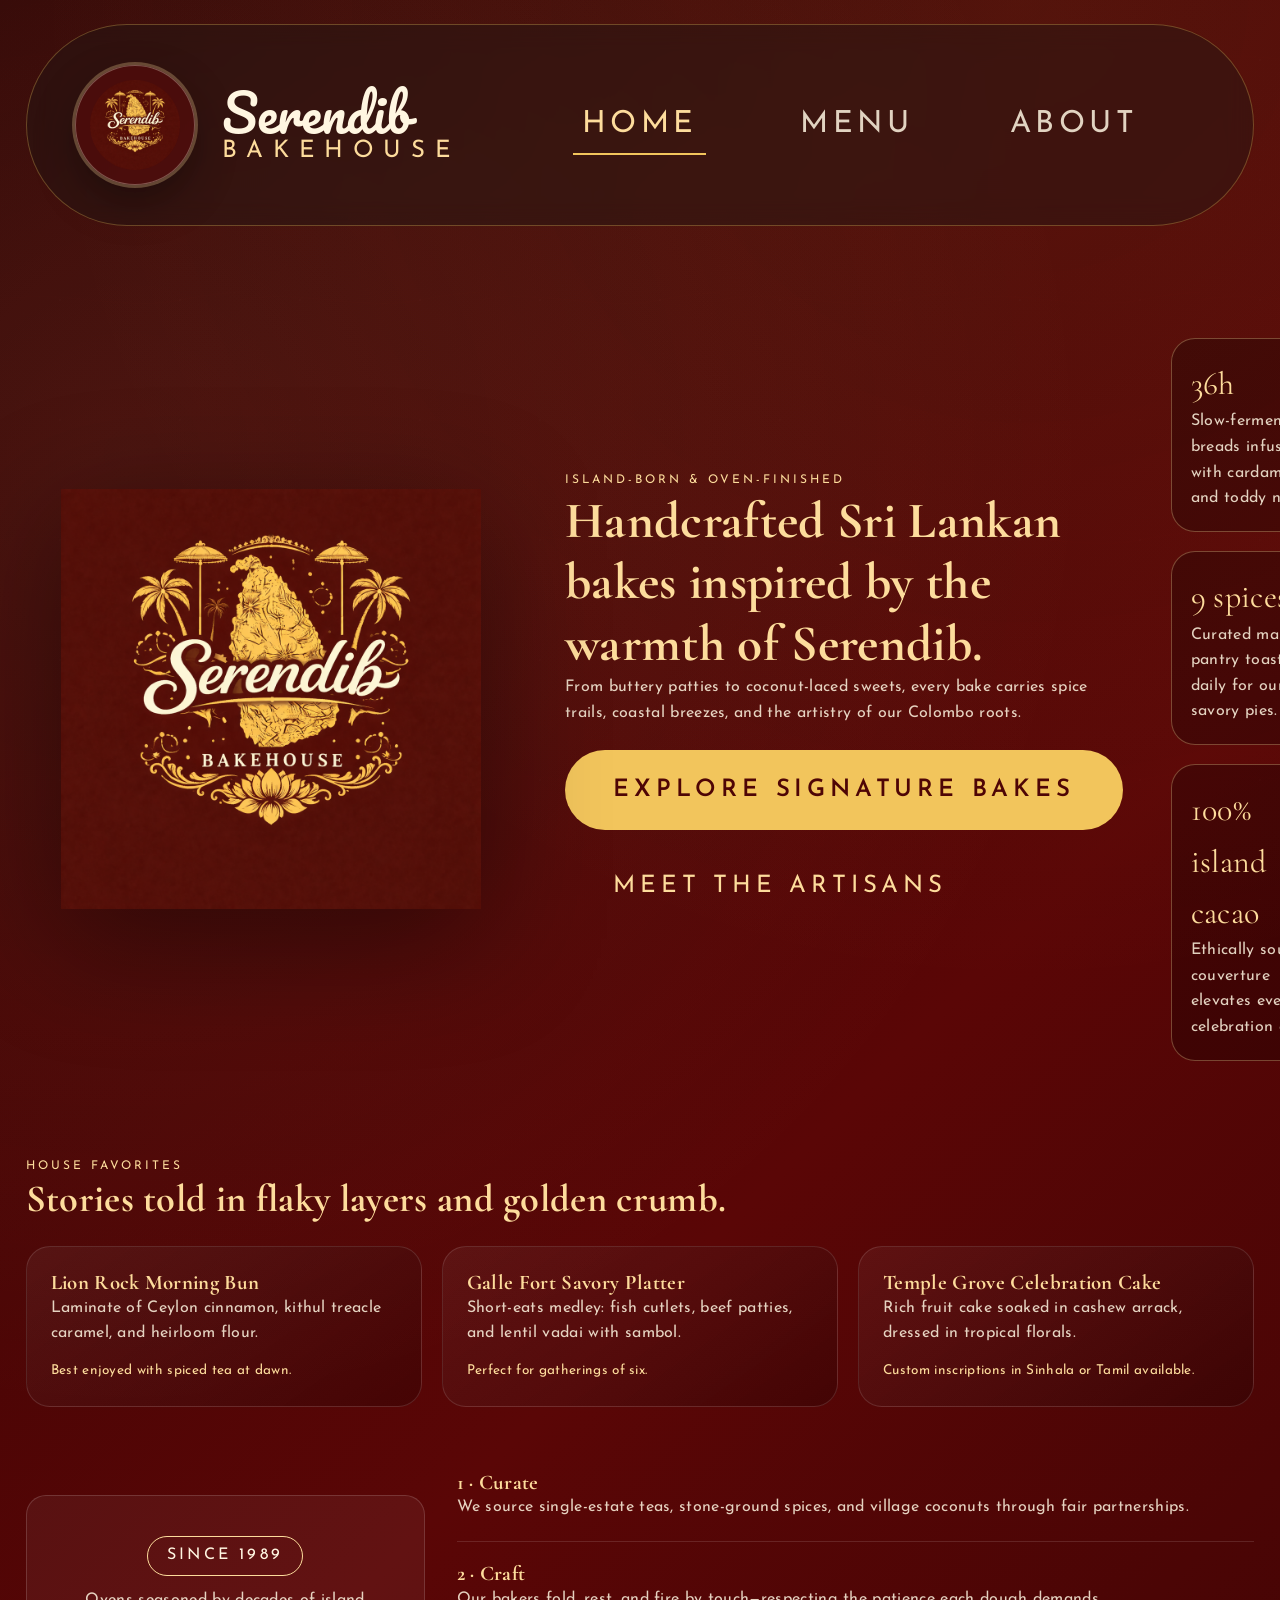
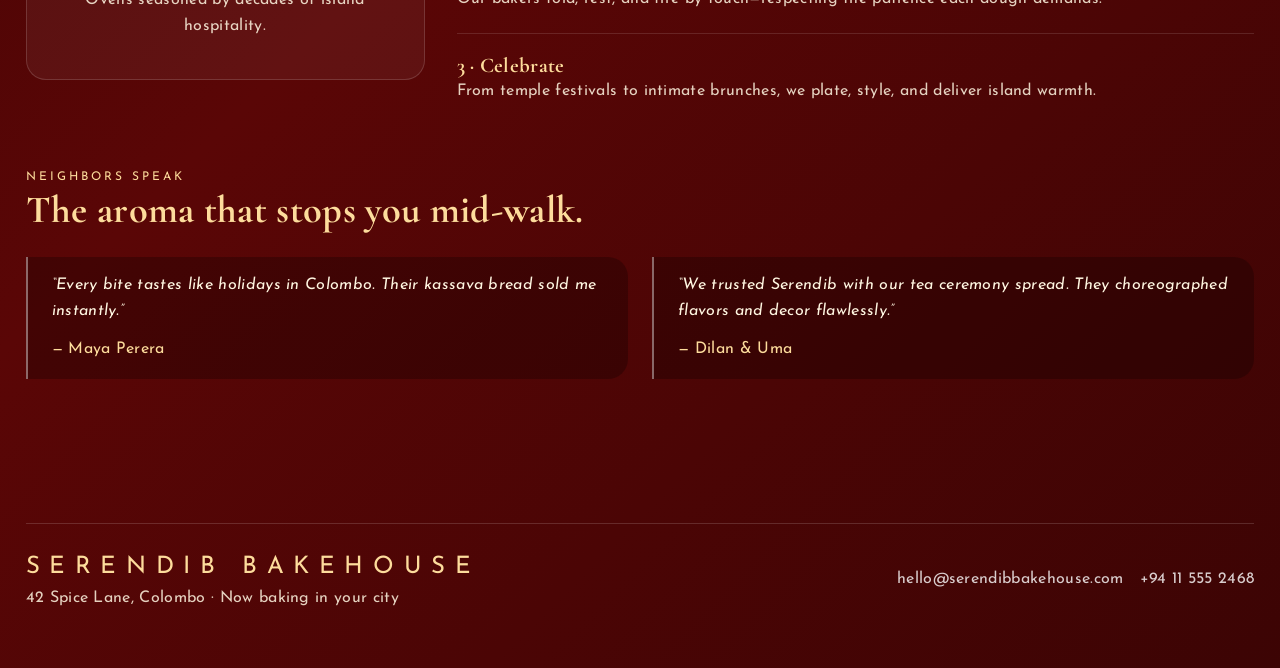
==== index.html @ 39933fa1 "Moving items  higher root" ====
<!DOCTYPE html>
<html lang="en">
<head>
    <meta charset="UTF-8" />
    <meta name="viewport" content="width=device-width, initial-scale=1.0" />
    <meta name="description" content="Serendib Bakehouse crafts Sri Lankan-inspired breads, pastries, and celebration cakes with heritage recipes and tropical flair." />
    <title>Serendib Bakehouse | Sri Lankan Artisan Bakery</title>
    <link rel="icon" type="image/png" href="assets/images/logo.png" />
    <link rel="preconnect" href="https://fonts.googleapis.com" />
    <link rel="preconnect" href="https://fonts.gstatic.com" crossorigin />
    <link href="https://fonts.googleapis.com/css2?family=Cormorant+Garamond:wght@400;500;600&family=Josefin+Sans:wght@300;400;500&family=Pacifico&display=swap" rel="stylesheet" />
    <link rel="stylesheet" href="assets/css/style.css" />
</head>
<body class="page page-home" data-page="home">
    <div class="ornate-backdrop" aria-hidden="true"></div>
    <header class="site-header">
        <a class="brand-mark" href="index.html">
            <img src="assets/images/logo.png" alt="Serendib Bakehouse crest" />
            <div class="brand-wordmark">
                <span class="wordmark-primary">Serendib</span>
                <span class="wordmark-secondary">Bakehouse</span>
            </div>
        </a>
        <button class="nav-toggle" aria-expanded="false" aria-controls="site-nav" aria-label="Toggle navigation">
            <span></span><span></span>
        </button>
        <nav class="site-nav" id="site-nav">
            <a href="index.html">Home</a>
            <a href="menu.html">Menu</a>
            <a href="about.html">About</a>
        </nav>
    </header>

    <main>
        <section class="hero">
            <div class="hero-logo">
                <img src="assets/images/logo.png" alt="Serendib Bakehouse emblem" />
            </div>
            <div class="hero-copy">
                <p class="eyebrow">Island-born & oven-finished</p>
                <h1>Handcrafted Sri Lankan bakes inspired by the warmth of Serendib.</h1>
                <p>From buttery patties to coconut-laced sweets, every bake carries spice trails, coastal breezes, and the artistry of our Colombo roots.</p>
                <div class="hero-actions">
                    <a class="btn btn-solid" href="menu.html">Explore Signature Bakes</a>
                    <a class="btn btn-link" href="about.html">Meet the artisans</a>
                </div>
            </div>
            <div class="hero-highlight-grid">
                <article>
                    <p class="stat">36h</p>
                    <p>Slow-fermented breads infused with cardamom and toddy notes.</p>
                </article>
                <article>
                    <p class="stat">9 spices</p>
                    <p>Curated masala pantry toasted daily for our savory pies.</p>
                </article>
                <article>
                    <p class="stat">100% island cacao</p>
                    <p>Ethically sourced couverture elevates every celebration cake.</p>
                </article>
            </div>
        </section>

        <section class="signature">
            <header>
                <p class="eyebrow">House Favorites</p>
                <h2>Stories told in flaky layers and golden crumb.</h2>
            </header>
            <div class="card-grid">
                <article>
                    <h3>Lion Rock Morning Bun</h3>
                    <p>Laminate of Ceylon cinnamon, kithul treacle caramel, and heirloom flour.</p>
                    <span>Best enjoyed with spiced tea at dawn.</span>
                </article>
                <article>
                    <h3>Galle Fort Savory Platter</h3>
                    <p>Short-eats medley: fish cutlets, beef patties, and lentil vadai with sambol.</p>
                    <span>Perfect for gatherings of six.</span>
                </article>
                <article>
                    <h3>Temple Grove Celebration Cake</h3>
                    <p>Rich fruit cake soaked in cashew arrack, dressed in tropical florals.</p>
                    <span>Custom inscriptions in Sinhala or Tamil available.</span>
                </article>
            </div>
        </section>

        <section class="experience">
            <div class="experience-media">
                <div class="badge">Since 1989</div>
                <p>Ovens seasoned by decades of island hospitality.</p>
            </div>
            <div class="experience-steps">
                <article>
                    <h3>1 · Curate</h3>
                    <p>We source single-estate teas, stone-ground spices, and village coconuts through fair partnerships.</p>
                </article>
                <article>
                    <h3>2 · Craft</h3>
                    <p>Our bakers fold, rest, and fire by touch—respecting the patience each dough demands.</p>
                </article>
                <article>
                    <h3>3 · Celebrate</h3>
                    <p>From temple festivals to intimate brunches, we plate, style, and deliver island warmth.</p>
                </article>
            </div>
        </section>

        <section class="testimonials">
            <header>
                <p class="eyebrow">Neighbors speak</p>
                <h2>The aroma that stops you mid-walk.</h2>
            </header>
            <div class="testimonial-grid">
                <blockquote>
                    “Every bite tastes like holidays in Colombo. Their kassava bread sold me instantly.”
                    <cite>— Maya Perera</cite>
                </blockquote>
                <blockquote>
                    “We trusted Serendib with our tea ceremony spread. They choreographed flavors and decor flawlessly.”
                    <cite>— Dilan & Uma</cite>
                </blockquote>
            </div>
        </section>
    </main>

    <footer class="site-footer">
        <div>
            <p class="wordmark-secondary">Serendib Bakehouse</p>
            <p>42 Spice Lane, Colombo · Now baking in your city</p>
        </div>
        <div class="footer-links">
            <a href="mailto:hello@serendibbakehouse.com">hello@serendibbakehouse.com</a>
            <span>+94 11 555 2468</span>
        </div>
    </footer>

    <script src="assets/js/main.js" defer></script>
</body>
</html>
---- assets/css/style.css ----
:root {
    --claret: #4e0505;
    --garnet: #6f1a07;
    --cardinal: #8c2f14;
    --saffron: #f2c55c;
    --amber: #fddc9c;
    --ivory: #fff6e1;
    --charcoal: #1c1814;
    --layout-max-width: 1800px;
    --layout-fluid-width: 96vw;
    --font-display: 'Cormorant Garamond', serif;
    --font-script: 'Pacifico', cursive;
    --font-body: 'Josefin Sans', sans-serif;
}

* {
    margin: 0;
    padding: 0;
    box-sizing: border-box;
}

body {
    font-family: var(--font-body);
    color: var(--ivory);
    background: radial-gradient(circle at 10% 20%, rgba(253, 220, 156, 0.08), transparent 45%),
        radial-gradient(circle at 80% 0%, rgba(242, 197, 92, 0.08), transparent 40%),
        linear-gradient(135deg, #300303 0%, #5a0606 55%, #3c0404 100%);
    min-height: 100vh;
    line-height: 1.6;
    letter-spacing: 0.02em;
    position: relative;
    overflow-x: hidden;
}

body::before {
    content: '';
    position: fixed;
    inset: 0;
    background-image: radial-gradient(rgba(255, 255, 255, 0.08) 1px, transparent 1px);
    background-size: 120px 120px;
    opacity: 0.15;
    pointer-events: none;
}

.ornate-backdrop {
    position: fixed;
    inset: 0;
    background: url('data:image/svg+xml,%3Csvg width="240" height="240" xmlns="http://www.w3.org/2000/svg" viewBox="0 0 240 240"%3E%3Cpath fill="none" stroke="%23f2c55c" stroke-opacity="0.18" stroke-width="0.6" d="M0 60c60-12 120 12 180 0s120-12 180 0"/%3E%3C/svg%3E') repeat;
    mix-blend-mode: soft-light;
    animation: drift 18s linear infinite;
    opacity: 0.2;
    pointer-events: none;
}

@keyframes drift {
    from {
        transform: translate3d(0, 0, 0);
    }
    to {
        transform: translate3d(-120px, -120px, 0);
    }
}

img {
    max-width: 120px;
    display: block;
}

main {
    width: min(var(--layout-max-width), var(--layout-fluid-width));
    margin: 0 auto;
    padding-bottom: 6rem;
}

section {
    margin-top: 4rem;
}

.eyebrow {
    text-transform: uppercase;
    letter-spacing: 0.25em;
    font-size: 0.75rem;
    color: var(--amber);
}

h1, h2, h3 {
    font-family: var(--font-display);
    line-height: 1.2;
    color: var(--amber);
}

h1 {
    font-size: clamp(2.2rem, 4vw, 3.5rem);
}

h2 {
    font-size: clamp(1.8rem, 3vw, 2.5rem);
}

h3 {
    font-size: 1.3rem;
}

p {
    color: rgba(255, 246, 225, 0.85);
}

.site-header {
    width: min(var(--layout-max-width), var(--layout-fluid-width));
    margin: 1.5rem auto 2rem;
    padding: 2.5rem 3rem;
    border: 1px solid rgba(242, 197, 92, 0.3);
    border-radius: 999px;
    backdrop-filter: blur(12px);
    display: flex;
    align-items: center;
    gap: 3rem;
    position: sticky;
    top: 1rem;
    z-index: 10;
    background: rgba(28, 24, 20, 0.4);
}

.site-header.scrolled {
    background: rgba(28, 24, 20, 0.72);
    box-shadow: 0 20px 60px rgba(0, 0, 0, 0.4);
    border-color: rgba(242, 197, 92, 0.5);
}

.brand-mark {
    display: flex;
    align-items: center;
    gap: 1.7rem;
    text-decoration: none;
}

.brand-mark img {
    width: 230px;
    height: auto;
    max-height: 170px;
    object-fit: contain;
    border-radius: 50%;
    border: 1px solid rgba(255, 246, 225, 0.3);
    padding: 14px;
    background: rgba(92, 10, 10, 0.6);
    box-shadow: 0 0 0 3px rgba(253, 220, 156, 0.28), 0 18px 40px rgba(0, 0, 0, 0.35);
}

.brand-wordmark {
    display: flex;
    flex-direction: column;
    line-height: 1;
}

.wordmark-primary {
    font-family: var(--font-script);
    font-size: 3.2rem;
    color: var(--ivory);
    font-weight: 400;
}

.wordmark-secondary {
    font-size: 1.5rem;
    letter-spacing: 0.4em;
    text-transform: uppercase;
    color: var(--amber);
}

.site-nav {
    display: flex;
    gap: 1.2rem;
    flex: 1;
    justify-content: space-evenly;
    margin-left: auto;
}

.site-nav a {
    text-decoration: none;
    color: rgba(255, 246, 225, 0.85);
    font-size: 1.9rem;
    letter-spacing: 0.15em;
    text-transform: uppercase;
    position: relative;
    text-align: center;
    min-width: 7ch;
}

.site-nav a::after {
    content: '';
    position: absolute;
    left: 0;
    bottom: -6px;
    width: 100%;
    height: 2px;
    background: var(--saffron);
    transform: scaleX(0);
    transform-origin: left;
    transition: transform 0.3s ease;
}

.site-nav a.active,
.site-nav a:hover {
    color: var(--amber);
}

.site-nav a.active::after {
    transform: scaleX(1);
}

.nav-toggle {
    display: none;
    flex-direction: column;
    gap: 6px;
    background: none;
    border: none;
    cursor: pointer;
}

.nav-toggle span {
    width: 22px;
    height: 2px;
    background: var(--amber);
    display: block;
}

.btn {
    border-radius: 999px;
    padding: 1.3rem 3rem;
    text-transform: uppercase;
    letter-spacing: 0.2em;
    font-size: 1.5rem;
    text-decoration: none;
    display: inline-flex;
    justify-content: center;
    align-items: center;
    white-space: nowrap;
}

.btn-outline {
    border: 1px solid var(--amber);
    color: var(--amber);
}

.btn-solid {
    background: var(--saffron);
    color: var(--claret);
    font-weight: 600;
}

.btn-link {
    color: var(--amber);
    border-bottom: 1px solid transparent;
}

.btn-link:hover {
    border-color: var(--amber);
}

.hero {
    display: flex;
    gap: 3rem;
    align-items: center;
    padding: 3rem 0 2rem;
}

.hero-logo {
    flex: 0 0 40%;
    display: flex;
    justify-content: center;
    align-items: center;
}

.hero-logo img {
    width: 100%;
    max-width: 420px;
    height: auto;
    filter: drop-shadow(0 30px 60px rgba(0, 0, 0, 0.4));
    animation: float 6s ease-in-out infinite;
}

@keyframes float {
    0%, 100% {
        transform: translateY(0);
    }
    50% {
        transform: translateY(-12px);
    }
}

.hero-copy {
    flex: 1;
}

.hero-copy p {
    max-width: 55ch;
}

.hero-actions {
    display: flex;
    gap: 1rem;
    flex-wrap: wrap;
    margin-top: 1.5rem;
}

.hero-highlight-grid {
    display: grid;
    grid-template-columns: repeat(auto-fit, minmax(180px, 1fr));
    gap: 1.2rem;
}

.hero-highlight-grid article {
    border: 1px solid rgba(253, 220, 156, 0.3);
    padding: 1.2rem;
    border-radius: 1.5rem;
    background: rgba(0, 0, 0, 0.25);
    animation: floatCard 8s ease-in-out infinite;
}

.hero-highlight-grid article:nth-child(2) {
    animation-delay: 1s;
}

.hero-highlight-grid article:nth-child(3) {
    animation-delay: 2s;
}

@keyframes floatCard {
    0%, 100% {
        transform: translateY(0);
    }
    50% {
        transform: translateY(-8px);
    }
}

.stat {
    font-family: var(--font-display);
    font-size: 2rem;
    color: var(--amber);
}

.signature header,
.testimonials header,
.timeline header,
.team header {
    margin-bottom: 1.5rem;
}

.card-grid,
.menu-grid,
.team-grid {
    display: grid;
    grid-template-columns: repeat(auto-fit, minmax(240px, 1fr));
    gap: 1.25rem;
}

.card-grid article,
.menu-grid article,
.team-grid article {
    padding: 1.5rem;
    border-radius: 1.5rem;
    border: 1px solid rgba(255, 255, 255, 0.12);
    background: linear-gradient(145deg, rgba(255, 255, 255, 0.05), rgba(0, 0, 0, 0.2));
}

.card-grid span,
.menu-grid span {
    display: block;
    margin-top: 0.8rem;
    font-size: 0.85rem;
    color: var(--amber);
}

.experience {
    display: grid;
    grid-template-columns: 1fr 2fr;
    gap: 2rem;
    align-items: center;
}

.experience-media {
    border-radius: 1.25rem;
    border: 1px solid rgba(255, 255, 255, 0.15);
    padding: 2.5rem;
    text-align: center;
    background: rgba(255, 255, 255, 0.05);
}

.badge {
    display: inline-block;
    border-radius: 999px;
    border: 1px solid var(--amber);
    padding: 0.4rem 1.2rem;
    text-transform: uppercase;
    letter-spacing: 0.2em;
    margin-bottom: 0.75rem;
}

.experience-steps article + article {
    border-top: 1px solid rgba(255, 255, 255, 0.12);
    margin-top: 1.25rem;
    padding-top: 1.25rem;
}

.testimonial-grid {
    display: grid;
    grid-template-columns: repeat(auto-fit, minmax(260px, 1fr));
    gap: 1.5rem;
}

blockquote {
    border-left: 2px solid rgba(255, 255, 255, 0.4);
    padding: 1rem 1.5rem;
    font-style: italic;
    background: rgba(0, 0, 0, 0.25);
    border-radius: 0 1.25rem 1.25rem 0;
}

blockquote cite {
    display: block;
    margin-top: 0.8rem;
    font-style: normal;
    color: var(--amber);
}

.site-footer {
    width: min(var(--layout-max-width), var(--layout-fluid-width));
    margin: 3rem auto 2rem;
    padding: 1.5rem 0;
    border-top: 1px solid rgba(255, 255, 255, 0.15);
    display: flex;
    justify-content: space-between;
    align-items: center;
    flex-wrap: wrap;
    gap: 1rem;
}

.footer-links {
    display: flex;
    gap: 1rem;
    flex-wrap: wrap;
}

.footer-links a,
.footer-links span {
    color: rgba(255, 255, 255, 0.8);
    text-decoration: none;
}

/* Menu page */
.menu-hero {
    display: flex;
    justify-content: space-between;
    gap: 2rem;
    align-items: center;
    border-radius: 2rem;
    padding: 2.5rem;
    border: 1px solid rgba(255, 255, 255, 0.15);
    background: radial-gradient(circle at top, rgba(255, 255, 255, 0.08), transparent 60%);
}

.menu-tags {
    display: flex;
    flex-direction: column;
    gap: 0.75rem;
}

.menu-tags span {
    border: 1px solid rgba(255, 255, 255, 0.2);
    padding: 0.5rem 0.9rem;
    border-radius: 999px;
    text-transform: uppercase;
    letter-spacing: 0.15em;
    font-size: 0.7rem;
}

.menu-section header {
    margin-bottom: 1rem;
}

.menu-note {
    margin-top: 3rem;
    border: 1px dashed rgba(255, 255, 255, 0.35);
    padding: 1.5rem;
    border-radius: 1rem;
    text-align: center;
}

.menu-note a {
    color: var(--amber);
}

/* Featured items with carousel */
.featured-items header {
    margin-bottom: 2.5rem;
    text-align: center;
}

.items-showcase {
    display: grid;
    grid-template-columns: repeat(auto-fit, minmax(320px, 1fr));
    gap: 2.5rem;
    margin-bottom: 3rem;
}

.item-card {
    border-radius: 1.75rem;
    border: 1px solid rgba(255, 255, 255, 0.15);
    overflow: hidden;
    background: linear-gradient(135deg, rgba(255, 255, 255, 0.06), rgba(0, 0, 0, 0.15));
    transition: all 0.3s ease;
}

.item-card:hover {
    border-color: rgba(242, 197, 92, 0.5);
    box-shadow: 0 20px 50px rgba(0, 0, 0, 0.35);
}

.item-carousel {
    position: relative;
    width: 100%;
    height: 520px;
    overflow: hidden;
    background: rgba(0, 0, 0, 0.3);
    border-bottom: 1px solid rgba(255, 255, 255, 0.1);
}

.carousel-viewport {
    position: relative;
    width: 100%;
    height: 100%;
    overflow: hidden;
    display: grid;
    place-items: center;
}

.carousel-slide {
    position: absolute;
    top: 0;
    left: 0;
    width: 100%;
    height: 100%;
    max-width: none;
    max-height: none;
    object-fit: cover;
    object-position: center;
    opacity: 0;
    transition: opacity 0.4s ease;
    display: block;
}

.carousel-slide.active {
    opacity: 1;
}

.carousel-btn {
    position: absolute;
    top: 50%;
    transform: translateY(-50%);
    width: 50px;
    height: 50px;
    background: rgba(79, 5, 5, 0.7);
    border: 1px solid rgba(242, 197, 92, 0.5);
    color: var(--amber);
    font-size: 2rem;
    cursor: pointer;
    border-radius: 50%;
    display: flex;
    align-items: center;
    justify-content: center;
    z-index: 5;
    transition: all 0.3s ease;
}

.carousel-btn:hover {
    background: rgba(79, 5, 5, 0.95);
    border-color: var(--amber);
}

.carousel-prev {
    left: 1rem;
}

.carousel-next {
    right: 1rem;
}

.carousel-dots {
    position: absolute;
    bottom: 1rem;
    left: 50%;
    transform: translateX(-50%);
    display: flex;
    gap: 0.6rem;
    z-index: 5;
}

.dot {
    width: 12px;
    height: 12px;
    border-radius: 50%;
    border: 1px solid rgba(255, 255, 255, 0.4);
    background: rgba(255, 255, 255, 0.2);
    cursor: pointer;
    transition: all 0.3s ease;
}

.dot.active {
    background: var(--amber);
    border-color: var(--amber);
    width: 28px;
    border-radius: 6px;
}

.dot:hover {
    background: rgba(242, 197, 92, 0.6);
}

.item-info {
    padding: 1.75rem;
}

.item-info h3 {
    margin-bottom: 0.8rem;
}

.item-info p {
    font-size: 0.95rem;
    line-height: 1.7;
    margin-bottom: 1.2rem;
}

.item-price {
    display: block;
    color: var(--amber);
    font-size: 0.9rem;
    font-weight: 500;
    letter-spacing: 0.1em;
}

/* About page */
.about-pillars {
    display: grid;
    grid-template-columns: repeat(auto-fit, minmax(200px, 1fr));
    gap: 1rem;
    margin-top: 2rem;
}

.timeline ol {
    list-style: none;
    border-left: 2px solid rgba(255, 255, 255, 0.2);
    padding-left: 1.5rem;
}

.timeline li {
    margin-bottom: 1.5rem;
    position: relative;
}

.timeline li::before {
    content: '';
    position: absolute;
    left: -1.7rem;
    top: 0.5rem;
    width: 12px;
    height: 12px;
    border-radius: 50%;
    border: 2px solid var(--amber);
    background: var(--claret);
}

.timeline span {
    font-family: var(--font-display);
    color: var(--amber);
}

.cta-panel {
    margin-top: 3rem;
    border-radius: 1.5rem;
    border: 1px solid rgba(255, 255, 255, 0.25);
    padding: 2.5rem;
    display: flex;
    flex-wrap: wrap;
    gap: 1.5rem;
    align-items: center;
    justify-content: space-between;
    background: linear-gradient(120deg, rgba(255, 255, 255, 0.08), rgba(0, 0, 0, 0.3));
}

/* Active nav state controlled via body data attribute */
body[data-page="home"] .site-nav a[href="index.html"],
body[data-page="menu"] .site-nav a[href="menu.html"],
body[data-page="about"] .site-nav a[href="about.html"] {
    color: var(--amber);
}

body[data-page="home"] .site-nav a[href="index.html"]::after,
body[data-page="menu"] .site-nav a[href="menu.html"]::after,
body[data-page="about"] .site-nav a[href="about.html"]::after {
    transform: scaleX(1);
}

/* Responsive tweaks */
@media (max-width: 900px) {
    .site-header {
        padding: 1.25rem 1.5rem;
        border-radius: 1.5rem;
        flex-wrap: wrap;
        gap: 1.5rem;
    }

    .brand-mark {
        gap: 0.85rem;
    }

    .brand-mark img {
        width: 112px;
        height: auto;
        max-height: 82px;
        padding: 6px;
    }

    .wordmark-primary {
        font-size: 1.6rem;
    }

    .wordmark-secondary {
        font-size: 0.75rem;
    }

    .site-nav {
        gap: 0.75rem;
    }

    .site-nav a {
        font-size: 0.95rem;
    }

    .btn {
        padding: 0.65rem 1.5rem;
        font-size: 0.75rem;
    }

    .nav-toggle {
        display: flex;
    }

    .site-nav {
        flex-basis: 100%;
        justify-content: flex-start;
        flex-direction: column;
        gap: 0.75rem;
        max-height: 0;
        overflow: hidden;
        transition: max-height 0.4s ease;
    }

    .site-nav.open {
        max-height: 220px;
        margin-top: 0.5rem;
    }

    .experience {
        grid-template-columns: 1fr;
    }

    .menu-hero {
        flex-direction: column;
    }

    .hero {
        flex-direction: column;
        gap: 1.5rem;
    }

    .hero-logo {
        flex: 0 0 100%;
        max-width: 280px;
    }

    .hero-copy {
        flex: 1;
    }
}

@media (max-width: 600px) {
    .hero-actions {
        flex-direction: column;
        align-items: stretch;
    }

    .site-footer {
        flex-direction: column;
        text-align: center;
    }

    .items-showcase {
        grid-template-columns: 1fr;
        gap: 1.5rem;
    }

    .carousel-btn {
        width: 40px;
        height: 40px;
        font-size: 1.5rem;
    }

    .carousel-prev {
        left: 0.5rem;
    }

    .carousel-next {
        right: 0.5rem;
    }

    .item-info {
        padding: 1.25rem;
    }

    .item-info h3 {
        font-size: 1.1rem;
    }

    .item-carousel {
        height: 380px;
    }
}
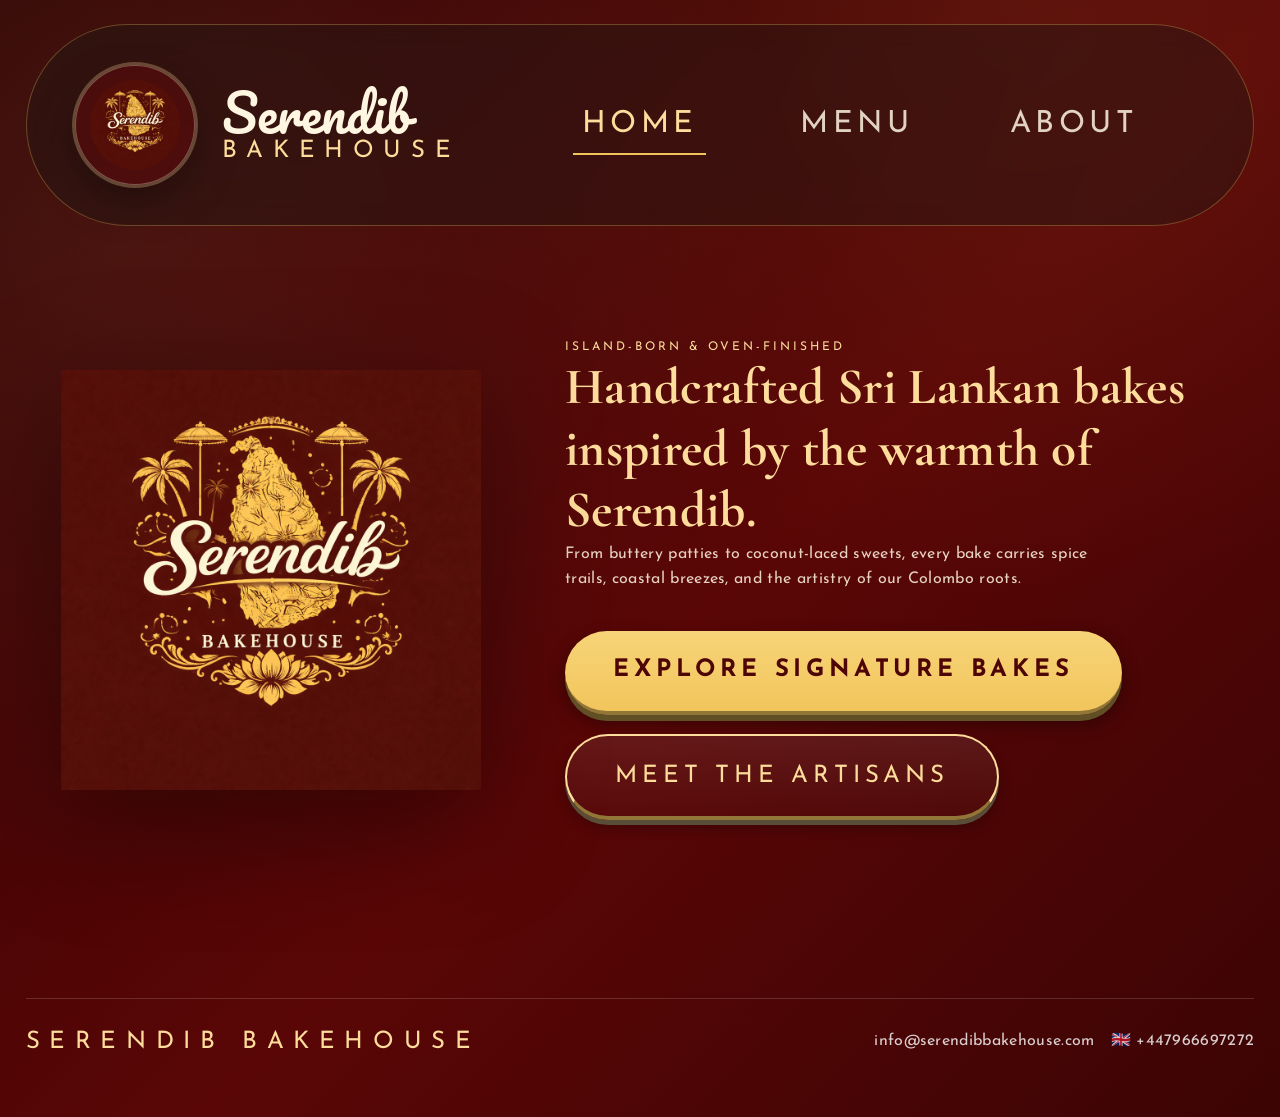
==== commit 87b603de: "Simplifying the home page & menu" ====
--- a/index.html
+++ b/index.html
@@ -1,140 +1,117 @@
-<!DOCTYPE html>
+<!doctype html>
 <html lang="en">
-<head>
+  <head>
     <meta charset="UTF-8" />
     <meta name="viewport" content="width=device-width, initial-scale=1.0" />
-    <meta name="description" content="Serendib Bakehouse crafts Sri Lankan-inspired breads, pastries, and celebration cakes with heritage recipes and tropical flair." />
+    <meta
+      name="description"
+      content="Serendib Bakehouse crafts Sri Lankan-inspired breads, pastries, and celebration cakes with heritage recipes and tropical flair."
+    />
     <title>Serendib Bakehouse | Sri Lankan Artisan Bakery</title>
     <link rel="icon" type="image/png" href="assets/images/logo.png" />
     <link rel="preconnect" href="https://fonts.googleapis.com" />
     <link rel="preconnect" href="https://fonts.gstatic.com" crossorigin />
-    <link href="https://fonts.googleapis.com/css2?family=Cormorant+Garamond:wght@400;500;600&family=Josefin+Sans:wght@300;400;500&family=Pacifico&display=swap" rel="stylesheet" />
+    <link
+      href="https://fonts.googleapis.com/css2?family=Cormorant+Garamond:wght@400;500;600&family=Josefin+Sans:wght@300;400;500&family=Pacifico&display=swap"
+      rel="stylesheet"
+    />
     <link rel="stylesheet" href="assets/css/style.css" />
-</head>
-<body class="page page-home" data-page="home">
+  </head>
+  <body class="page page-home" data-page="home">
     <div class="ornate-backdrop" aria-hidden="true"></div>
     <header class="site-header">
-        <a class="brand-mark" href="index.html">
-            <img src="assets/images/logo.png" alt="Serendib Bakehouse crest" />
-            <div class="brand-wordmark">
-                <span class="wordmark-primary">Serendib</span>
-                <span class="wordmark-secondary">Bakehouse</span>
-            </div>
-        </a>
-        <button class="nav-toggle" aria-expanded="false" aria-controls="site-nav" aria-label="Toggle navigation">
-            <span></span><span></span>
-        </button>
-        <nav class="site-nav" id="site-nav">
-            <a href="index.html">Home</a>
-            <a href="menu.html">Menu</a>
-            <a href="about.html">About</a>
-        </nav>
+      <a class="brand-mark" href="index.html">
+        <img src="assets/images/logo.png" alt="Serendib Bakehouse crest" />
+        <div class="brand-wordmark">
+          <span class="wordmark-primary">Serendib</span>
+          <span class="wordmark-secondary">Bakehouse</span>
+        </div>
+      </a>
+      <button
+        class="nav-toggle"
+        aria-expanded="false"
+        aria-controls="site-nav"
+        aria-label="Toggle navigation"
+      >
+        <span></span><span></span>
+      </button>
+      <nav class="site-nav" id="site-nav">
+        <a href="index.html">Home</a>
+        <a href="menu.html">Menu</a>
+        <a href="about.html">About</a>
+      </nav>
     </header>
 
     <main>
-        <section class="hero">
-            <div class="hero-logo">
-                <img src="assets/images/logo.png" alt="Serendib Bakehouse emblem" />
-            </div>
-            <div class="hero-copy">
-                <p class="eyebrow">Island-born & oven-finished</p>
-                <h1>Handcrafted Sri Lankan bakes inspired by the warmth of Serendib.</h1>
-                <p>From buttery patties to coconut-laced sweets, every bake carries spice trails, coastal breezes, and the artistry of our Colombo roots.</p>
-                <div class="hero-actions">
-                    <a class="btn btn-solid" href="menu.html">Explore Signature Bakes</a>
-                    <a class="btn btn-link" href="about.html">Meet the artisans</a>
-                </div>
-            </div>
-            <div class="hero-highlight-grid">
-                <article>
-                    <p class="stat">36h</p>
-                    <p>Slow-fermented breads infused with cardamom and toddy notes.</p>
-                </article>
-                <article>
-                    <p class="stat">9 spices</p>
-                    <p>Curated masala pantry toasted daily for our savory pies.</p>
-                </article>
-                <article>
-                    <p class="stat">100% island cacao</p>
-                    <p>Ethically sourced couverture elevates every celebration cake.</p>
-                </article>
-            </div>
-        </section>
-
-        <section class="signature">
-            <header>
-                <p class="eyebrow">House Favorites</p>
-                <h2>Stories told in flaky layers and golden crumb.</h2>
-            </header>
-            <div class="card-grid">
-                <article>
-                    <h3>Lion Rock Morning Bun</h3>
-                    <p>Laminate of Ceylon cinnamon, kithul treacle caramel, and heirloom flour.</p>
-                    <span>Best enjoyed with spiced tea at dawn.</span>
-                </article>
-                <article>
-                    <h3>Galle Fort Savory Platter</h3>
-                    <p>Short-eats medley: fish cutlets, beef patties, and lentil vadai with sambol.</p>
-                    <span>Perfect for gatherings of six.</span>
-                </article>
-                <article>
-                    <h3>Temple Grove Celebration Cake</h3>
-                    <p>Rich fruit cake soaked in cashew arrack, dressed in tropical florals.</p>
-                    <span>Custom inscriptions in Sinhala or Tamil available.</span>
-                </article>
-            </div>
-        </section>
-
-        <section class="experience">
-            <div class="experience-media">
-                <div class="badge">Since 1989</div>
-                <p>Ovens seasoned by decades of island hospitality.</p>
-            </div>
-            <div class="experience-steps">
-                <article>
-                    <h3>1 · Curate</h3>
-                    <p>We source single-estate teas, stone-ground spices, and village coconuts through fair partnerships.</p>
-                </article>
-                <article>
-                    <h3>2 · Craft</h3>
-                    <p>Our bakers fold, rest, and fire by touch—respecting the patience each dough demands.</p>
-                </article>
-                <article>
-                    <h3>3 · Celebrate</h3>
-                    <p>From temple festivals to intimate brunches, we plate, style, and deliver island warmth.</p>
-                </article>
-            </div>
-        </section>
-
-        <section class="testimonials">
-            <header>
-                <p class="eyebrow">Neighbors speak</p>
-                <h2>The aroma that stops you mid-walk.</h2>
-            </header>
-            <div class="testimonial-grid">
-                <blockquote>
-                    “Every bite tastes like holidays in Colombo. Their kassava bread sold me instantly.”
-                    <cite>— Maya Perera</cite>
-                </blockquote>
-                <blockquote>
-                    “We trusted Serendib with our tea ceremony spread. They choreographed flavors and decor flawlessly.”
-                    <cite>— Dilan & Uma</cite>
-                </blockquote>
-            </div>
-        </section>
+      <section class="hero">
+        <div class="hero-logo">
+          <img src="assets/images/logo.png" alt="Serendib Bakehouse emblem" />
+        </div>
+        <div class="hero-copy">
+          <p class="eyebrow">Island-born & oven-finished</p>
+          <h1>
+            Handcrafted Sri Lankan bakes inspired by the warmth of Serendib.
+          </h1>
+          <p>
+            From buttery patties to coconut-laced sweets, every bake carries
+            spice trails, coastal breezes, and the artistry of our Colombo
+            roots.
+          </p>
+          <div class="hero-actions">
+            <a class="btn btn-solid" href="menu.html"
+              >Explore Signature Bakes</a
+            >
+            <a class="btn btn-link" href="about.html">Meet the artisans</a>
+          </div>
+        </div>
+      </section>
     </main>
 
     <footer class="site-footer">
-        <div>
-            <p class="wordmark-secondary">Serendib Bakehouse</p>
-            <p>42 Spice Lane, Colombo · Now baking in your city</p>
-        </div>
-        <div class="footer-links">
-            <a href="mailto:hello@serendibbakehouse.com">hello@serendibbakehouse.com</a>
-            <span>+94 11 555 2468</span>
-        </div>
+      <div>
+        <p class="wordmark-secondary">Serendib Bakehouse</p>
+      </div>
+      <div class="footer-links">
+        <a href="mailto:info@serendibbakehouse.com"
+          >info@serendibbakehouse.com</a
+        >
+        <span>🇬🇧 +447966697272</span>
+      </div>
     </footer>
 
+    <!-- Item modal -->
+    <div
+      class="item-modal"
+      id="item-modal"
+      role="dialog"
+      aria-modal="true"
+      aria-labelledby="modal-title"
+      hidden
+    >
+      <div class="item-modal-backdrop"></div>
+      <div class="item-modal-panel">
+        <button class="item-modal-close" aria-label="Close">&times;</button>
+        <div class="item-modal-carousel">
+          <div class="carousel-viewport"></div>
+          <button
+            class="carousel-btn carousel-prev"
+            aria-label="Previous image"
+          >
+            &#8249;
+          </button>
+          <button class="carousel-btn carousel-next" aria-label="Next image">
+            &#8250;
+          </button>
+          <div class="carousel-dots"></div>
+        </div>
+        <div class="item-modal-body">
+          <h2 id="modal-title"></h2>
+          <p id="modal-desc"></p>
+          <a class="btn btn-solid" href="menu.html">See Full Menu</a>
+        </div>
+      </div>
+    </div>
+
     <script src="assets/js/main.js" defer></script>
-</body>
+  </body>
 </html>
--- a/assets/css/style.css
+++ b/assets/css/style.css
@@ -234,6 +234,8 @@
     justify-content: center;
     align-items: center;
     white-space: nowrap;
+    cursor: pointer;
+    transition: transform 0.2s ease, box-shadow 0.2s ease, background 0.2s ease;
 }
 
 .btn-outline {
@@ -242,18 +244,51 @@
 }
 
 .btn-solid {
-    background: var(--saffron);
+    background: linear-gradient(to bottom, #f7d478, #f2c55c);
     color: var(--claret);
-    font-weight: 600;
+    font-weight: 700;
+    border-bottom: 4px solid #917637;
+    box-shadow: 0 6px 0 #614f25,
+                0 8px 18px rgba(0, 0, 0, 0.4);
+    transform: translateY(-2px);
+}
+
+.btn-solid:hover {
+    transform: translateY(-5px);
+    box-shadow: 0 10px 0 #614f25,
+                0 14px 28px rgba(0, 0, 0, 0.45);
+    filter: brightness(1.08);
+}
+
+.btn-solid:active {
+    transform: translateY(2px);
+    box-shadow: 0 2px 0 #614f25,
+                0 3px 8px rgba(0, 0, 0, 0.3);
+    filter: brightness(0.95);
 }
 
 .btn-link {
     color: var(--amber);
-    border-bottom: 1px solid transparent;
+    border: 2px solid var(--amber);
+    border-bottom: 4px solid #917637;
+    border-radius: 999px;
+    background: linear-gradient(to bottom, rgba(255,255,255,0.08), rgba(255,255,255,0.02));
+    box-shadow: 0 5px 0 #594d37,
+                0 7px 14px rgba(0, 0, 0, 0.3);
+    transform: translateY(-2px);
 }
 
 .btn-link:hover {
-    border-color: var(--amber);
+    background: linear-gradient(to bottom, rgba(255,255,255,0.14), rgba(255,255,255,0.06));
+    transform: translateY(-5px);
+    box-shadow: 0 9px 0 #594d37,
+                0 12px 22px rgba(0, 0, 0, 0.35);
+}
+
+.btn-link:active {
+    transform: translateY(2px);
+    box-shadow: 0 2px 0 #594d37,
+                0 3px 8px rgba(0, 0, 0, 0.25);
 }
 
 .hero {
@@ -297,9 +332,9 @@
 
 .hero-actions {
     display: flex;
-    gap: 1rem;
+    gap: 1.2rem;
     flex-wrap: wrap;
-    margin-top: 1.5rem;
+    margin-top: 2.5rem;
 }
 
 .hero-highlight-grid {
@@ -350,17 +385,20 @@
 .menu-grid,
 .team-grid {
     display: grid;
-    grid-template-columns: repeat(auto-fit, minmax(240px, 1fr));
-    gap: 1.25rem;
+    grid-template-columns: repeat(auto-fit, minmax(320px, 1fr));
+    gap: 2.5rem;
+    width: 100%;
 }
 
 .card-grid article,
 .menu-grid article,
 .team-grid article {
-    padding: 1.5rem;
-    border-radius: 1.5rem;
-    border: 1px solid rgba(255, 255, 255, 0.12);
-    background: linear-gradient(145deg, rgba(255, 255, 255, 0.05), rgba(0, 0, 0, 0.2));
+    padding: 0;
+    border-radius: 1.75rem;
+    border: 1px solid rgba(255, 255, 255, 0.15);
+    background: linear-gradient(135deg, rgba(255, 255, 255, 0.06), rgba(0, 0, 0, 0.15));
+    overflow: hidden;
+    transition: all 0.3s ease;
 }
 
 .card-grid span,
@@ -371,7 +409,183 @@
     color: var(--amber);
 }
 
-.experience {
+/* ── Menu cards (signature section) ── */
+.menu-card {
+    cursor: pointer;
+    outline: none;
+    display: flex;
+    flex-direction: column;
+}
+
+.menu-card:hover,
+.menu-card:focus-visible {
+    border-color: rgba(242, 197, 92, 0.5);
+    box-shadow: 0 20px 50px rgba(0, 0, 0, 0.35);
+}
+
+.menu-card-thumb {
+    position: relative;
+    width: 100%;
+    height: 520px;
+    overflow: hidden;
+    background: rgba(0, 0, 0, 0.3);
+    border-bottom: 1px solid rgba(255, 255, 255, 0.1);
+}
+
+.menu-card-thumb img {
+    position: absolute;
+    top: 0;
+    left: 0;
+    display: block;
+    width: 100%;
+    height: 100%;
+    object-fit: cover;
+    object-position: center;
+    transition: transform 0.35s ease;
+}
+
+.menu-card:hover .menu-card-thumb img {
+    transform: scale(1.05);
+}
+
+.menu-card .item-info {
+    padding: 1.75rem;
+}
+
+.menu-card .item-info h3 {
+    margin-bottom: 0.8rem;
+}
+
+.menu-card .item-info p {
+    font-size: 0.95rem;
+    line-height: 1.7;
+    margin-bottom: 0.5rem;
+}
+
+.menu-card .item-info span {
+    display: block;
+    font-size: 0.85rem;
+    color: var(--amber);
+}
+
+/* ── Item modal ── */
+.item-modal {
+    position: fixed;
+    inset: 0;
+    z-index: 900;
+    display: flex;
+    align-items: center;
+    justify-content: center;
+}
+
+.item-modal[hidden] {
+    display: none;
+}
+
+.item-modal-backdrop {
+    position: absolute;
+    inset: 0;
+    background: rgba(0, 0, 0, 0.75);
+    backdrop-filter: blur(4px);
+}
+
+.item-modal-panel {
+    position: relative;
+    z-index: 1;
+    background: linear-gradient(145deg, var(--garnet), var(--claret));
+    border: 1px solid rgba(253, 220, 156, 0.2);
+    border-radius: 1.75rem;
+    width: min(680px, 92vw);
+    max-height: 90vh;
+    overflow-y: auto;
+    box-shadow: 0 30px 80px rgba(0, 0, 0, 0.6);
+    animation: modal-in 0.28s ease;
+}
+
+@keyframes modal-in {
+    from { opacity: 0; transform: translateY(32px) scale(0.97); }
+    to   { opacity: 1; transform: translateY(0) scale(1); }
+}
+
+.item-modal-close {
+    position: absolute;
+    top: 1rem;
+    right: 1.25rem;
+    background: rgba(255, 255, 255, 0.08);
+    border: 1px solid rgba(255, 255, 255, 0.15);
+    color: var(--amber);
+    font-size: 1.5rem;
+    line-height: 1;
+    width: 2.5rem;
+    height: 2.5rem;
+    border-radius: 50%;
+    cursor: pointer;
+    display: flex;
+    align-items: center;
+    justify-content: center;
+    z-index: 2;
+    transition: background 0.2s ease;
+}
+
+.item-modal-close:hover {
+    background: rgba(255, 255, 255, 0.18);
+}
+
+.item-modal-carousel {
+    position: relative;
+    width: 100%;
+    aspect-ratio: 16 / 9;
+    border-radius: 1.75rem 1.75rem 0 0;
+    overflow: hidden;
+}
+
+.item-modal-carousel .carousel-viewport {
+    width: 100%;
+    height: 100%;
+}
+
+.item-modal-carousel .carousel-slide {
+    position: absolute;
+    inset: 0;
+    width: 100%;
+    height: 100%;
+    object-fit: cover;
+    opacity: 0;
+    transition: opacity 0.4s ease;
+}
+
+.item-modal-carousel .carousel-slide.active {
+    opacity: 1;
+}
+
+.item-modal-carousel .carousel-dots {
+    position: absolute;
+    bottom: 0.75rem;
+    left: 50%;
+    transform: translateX(-50%);
+    display: flex;
+    gap: 0.4rem;
+}
+
+.item-modal-body {
+    padding: 1.75rem 2rem 2rem;
+    display: flex;
+    flex-direction: column;
+    gap: 1rem;
+}
+
+.item-modal-body h2 {
+    font-family: var(--font-display);
+    font-size: 2rem;
+    color: var(--amber);
+}
+
+.item-modal-body p {
+    color: var(--ivory);
+    line-height: 1.7;
+}
+
+
     display: grid;
     grid-template-columns: 1fr 2fr;
     gap: 2rem;
@@ -784,6 +998,12 @@
 }
 
 @media (max-width: 600px) {
+    .card-grid,
+    .menu-grid,
+    .team-grid {
+        grid-template-columns: 1fr;
+    }
+
     .hero-actions {
         flex-direction: column;
         align-items: stretch;
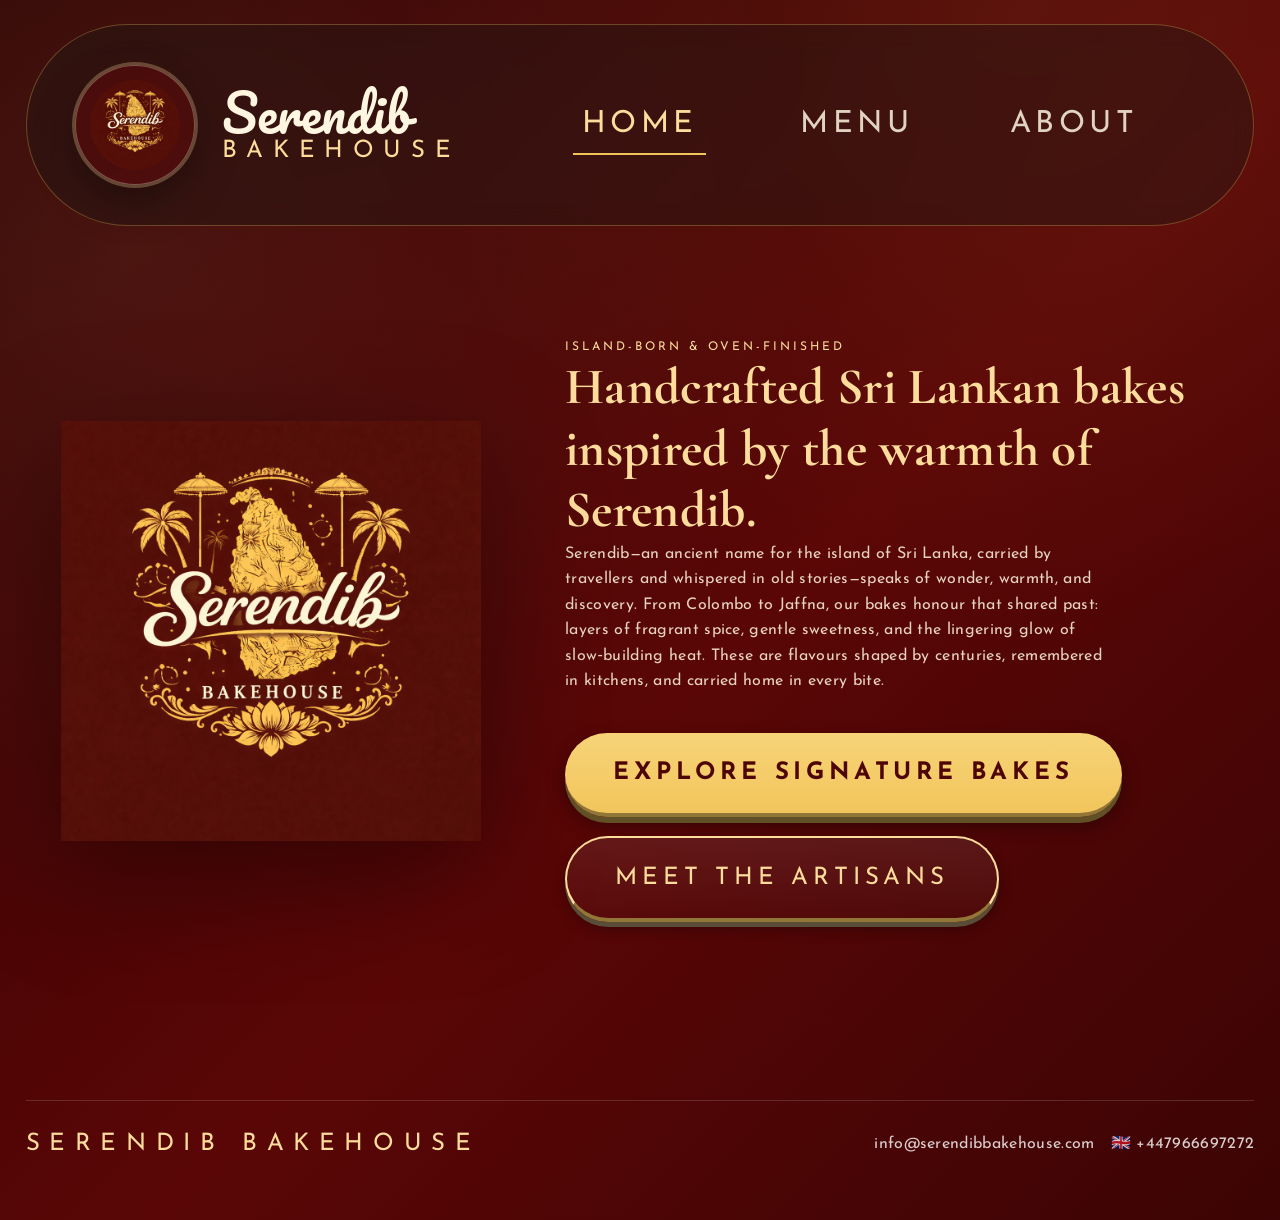
==== commit c6806ef4: "Updating about us details" ====
--- a/index.html
+++ b/index.html
@@ -53,9 +53,12 @@
             Handcrafted Sri Lankan bakes inspired by the warmth of Serendib.
           </h1>
           <p>
-            From buttery patties to coconut-laced sweets, every bake carries
-            spice trails, coastal breezes, and the artistry of our Colombo
-            roots.
+            Serendib—an ancient name for the island of Sri Lanka, carried by travellers and
+            whispered in old stories—speaks of wonder, warmth, and discovery.
+            From Colombo to Jaffna, our bakes honour that shared past: layers of
+            fragrant spice, gentle sweetness, and the lingering glow of
+            slow‑building heat. These are flavours shaped by centuries,
+            remembered in kitchens, and carried home in every bite.
           </p>
           <div class="hero-actions">
             <a class="btn btn-solid" href="menu.html"
--- a/assets/css/style.css
+++ b/assets/css/style.css
@@ -586,12 +586,6 @@
 }
 
 
-    display: grid;
-    grid-template-columns: 1fr 2fr;
-    gap: 2rem;
-    align-items: center;
-}
-
 .experience-media {
     border-radius: 1.25rem;
     border: 1px solid rgba(255, 255, 255, 0.15);
@@ -853,6 +847,10 @@
 }
 
 /* About page */
+.about-hero > div > p + p {
+    margin-top: 1rem;
+}
+
 .about-pillars {
     display: grid;
     grid-template-columns: repeat(auto-fit, minmax(200px, 1fr));
@@ -901,6 +899,43 @@
     background: linear-gradient(120deg, rgba(255, 255, 255, 0.08), rgba(0, 0, 0, 0.3));
 }
 
+.get-in-touch {
+    margin-top: 3rem;
+    margin-bottom: 0;
+    padding-bottom: 0;
+}
+
+.page-about main {
+    padding-bottom: 2rem;
+}
+
+.get-in-touch header {
+    margin-bottom: 1.5rem;
+}
+
+.contact-details {
+    display: grid;
+    grid-template-columns: repeat(auto-fit, minmax(200px, 1fr));
+    gap: 1rem;
+}
+
+.contact-details a {
+    display: block;
+    padding: 1.5rem;
+    border-radius: 1.5rem;
+    border: 1px solid rgba(255, 255, 255, 0.12);
+    background: linear-gradient(145deg, rgba(255, 255, 255, 0.05), rgba(0, 0, 0, 0.2));
+    color: var(--amber);
+    text-decoration: none;
+    font-size: 1.05rem;
+    transition: border-color 0.2s ease, background 0.2s ease;
+}
+
+.contact-details a:hover {
+    border-color: rgba(242, 197, 92, 0.4);
+    background: rgba(255, 255, 255, 0.06);
+}
+
 /* Active nav state controlled via body data attribute */
 body[data-page="home"] .site-nav a[href="index.html"],
 body[data-page="menu"] .site-nav a[href="menu.html"],
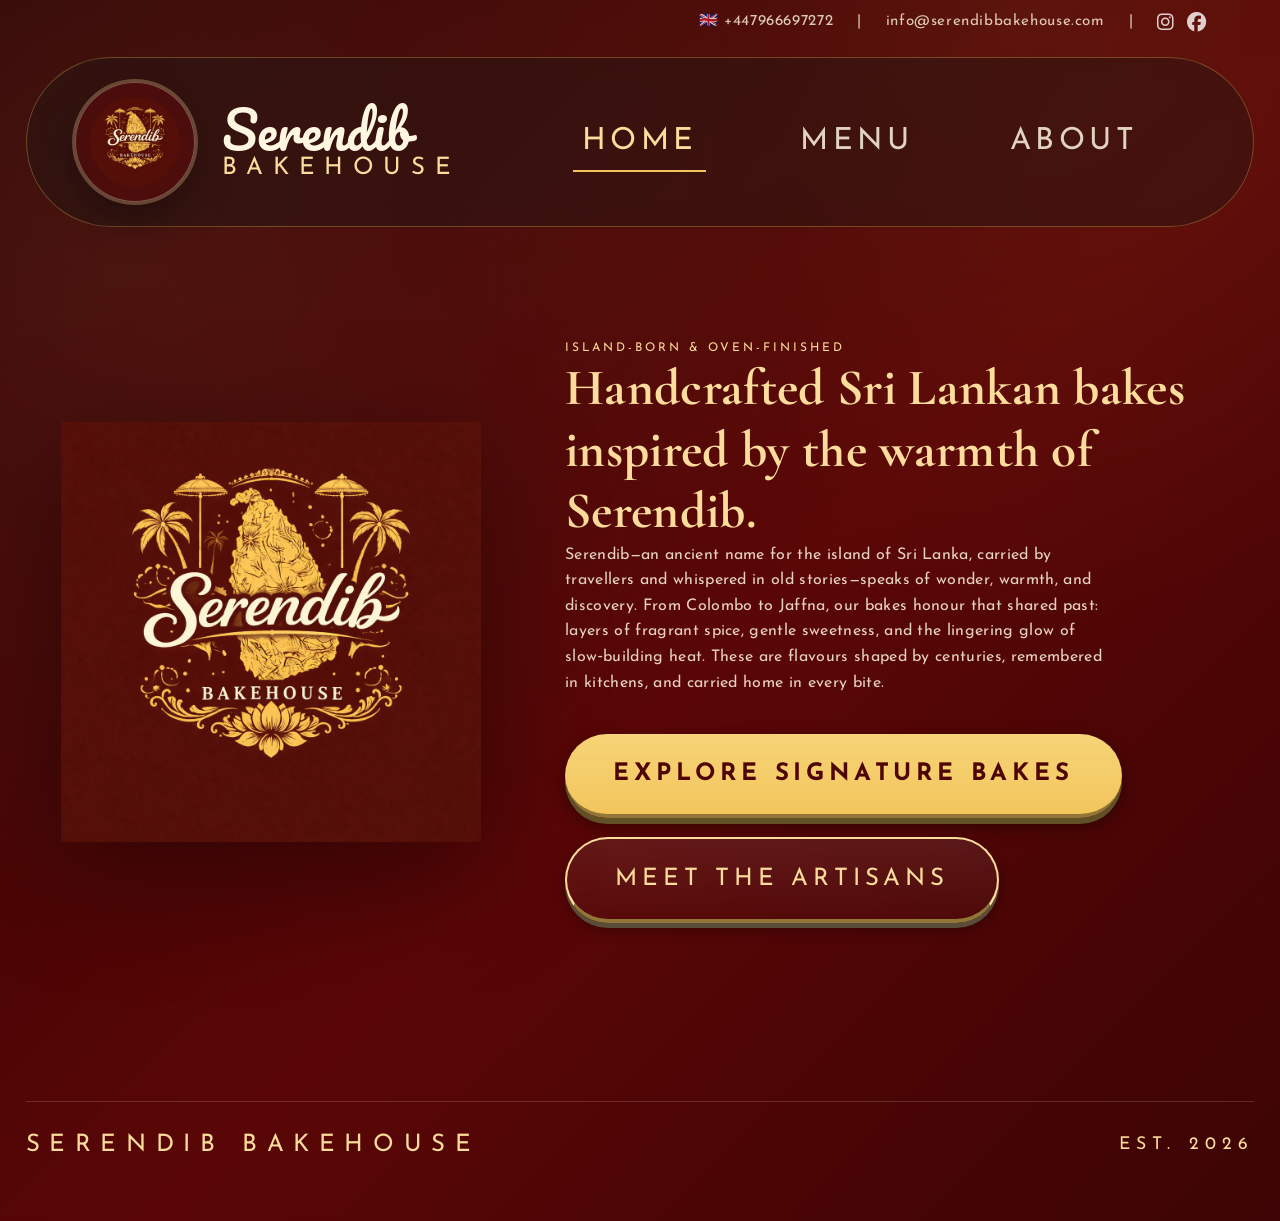
==== commit 872ff6b2: "Adding socials" ====
--- a/index.html
+++ b/index.html
@@ -16,9 +16,21 @@
       rel="stylesheet"
     />
     <link rel="stylesheet" href="assets/css/style.css" />
+    <link rel="stylesheet" href="https://cdnjs.cloudflare.com/ajax/libs/font-awesome/6.5.1/css/all.min.css" integrity="sha512-DTOQO9RWCH3ppGqcWaEA1BIZOC6xxalwEsw9c2QQeAIftl+Vegovlnee1c9QX4TctnWMn13TZye+giMm8e2LwA==" crossorigin="anonymous" referrerpolicy="no-referrer" />
   </head>
   <body class="page page-home" data-page="home">
     <div class="ornate-backdrop" aria-hidden="true"></div>
+    <div class="site-sticky-top">
+    <div class="site-topbar">
+      <a href="tel:+447966697272">🇬🇧 +447966697272</a>
+      <span class="site-topbar-divider">|</span>
+      <a href="mailto:info@serendibbakehouse.com">info@serendibbakehouse.com</a>
+      <span class="site-topbar-divider">|</span>
+      <div class="social-links">
+        <a href="https://www.instagram.com/serendibbakehouse" target="_blank" rel="noopener noreferrer" aria-label="Serendib Bakehouse on Instagram"><i class="fa-brands fa-instagram"></i></a>
+        <a href="https://www.facebook.com/profile.php?id=61588811220014" target="_blank" rel="noopener noreferrer" aria-label="Serendib Bakehouse on Facebook"><i class="fa-brands fa-facebook"></i></a>
+      </div>
+    </div>
     <header class="site-header">
       <a class="brand-mark" href="index.html">
         <img src="assets/images/logo.png" alt="Serendib Bakehouse crest" />
@@ -41,6 +53,7 @@
         <a href="about.html">About</a>
       </nav>
     </header>
+    </div><!-- /.site-sticky-top -->
 
     <main>
       <section class="hero">
@@ -74,12 +87,7 @@
       <div>
         <p class="wordmark-secondary">Serendib Bakehouse</p>
       </div>
-      <div class="footer-links">
-        <a href="mailto:info@serendibbakehouse.com"
-          >info@serendibbakehouse.com</a
-        >
-        <span>🇬🇧 +447966697272</span>
-      </div>
+      <p class="footer-est">Est. 2026</p>
     </footer>
 
     <!-- Item modal -->
--- a/assets/css/style.css
+++ b/assets/css/style.css
@@ -68,7 +68,7 @@
 
 main {
     width: min(var(--layout-max-width), var(--layout-fluid-width));
-    margin: 0 auto;
+    margin: 2rem auto 0;
     padding-bottom: 6rem;
 }
 
@@ -105,19 +105,60 @@
     color: rgba(255, 246, 225, 0.85);
 }
 
+.site-sticky-top {
+    position: sticky;
+    top: 0;
+    z-index: 20;
+}
+
+.site-topbar {
+    width: min(var(--layout-max-width), var(--layout-fluid-width));
+    margin: 0 auto;
+    padding: 0.65rem 3rem;
+    display: flex;
+    justify-content: flex-end;
+    align-items: center;
+    gap: 1.5rem;
+    font-size: 0.95rem;
+    letter-spacing: 0.04em;
+    flex-wrap: wrap;
+}
+
+.site-topbar a,
+.site-topbar span {
+    color: rgba(255, 246, 225, 0.8);
+    text-decoration: none;
+    transition: color 0.2s ease;
+}
+
+.site-topbar a:hover {
+    color: var(--saffron);
+}
+
+.site-topbar .social-links {
+    display: flex;
+    gap: 0.75rem;
+    align-items: center;
+}
+
+.site-topbar .social-links a {
+    font-size: 1.2rem;
+}
+
+.site-topbar-divider {
+    color: rgba(255, 246, 225, 0.25);
+}
+
 .site-header {
     width: min(var(--layout-max-width), var(--layout-fluid-width));
-    margin: 1.5rem auto 2rem;
-    padding: 2.5rem 3rem;
+    margin: 0.75rem auto 0;
+    padding: 1.5rem 3rem;
     border: 1px solid rgba(242, 197, 92, 0.3);
     border-radius: 999px;
     backdrop-filter: blur(12px);
     display: flex;
     align-items: center;
     gap: 3rem;
-    position: sticky;
-    top: 1rem;
-    z-index: 10;
     background: rgba(28, 24, 20, 0.4);
 }
 
@@ -649,10 +690,39 @@
     flex-wrap: wrap;
 }
 
+.footer-est {
+    font-family: var(--font-body);
+    font-size: 1.1rem;
+    font-style: normal;
+    text-transform: uppercase;
+    letter-spacing: 0.35em;
+    color: var(--amber);
+}
+
 .footer-links a,
 .footer-links span {
     color: rgba(255, 255, 255, 0.8);
     text-decoration: none;
+}
+
+.social-links {
+    display: flex;
+    gap: 0.75rem;
+    align-items: center;
+}
+
+.social-links a {
+    color: rgba(255, 255, 255, 0.8);
+    text-decoration: none;
+    font-size: 1.25rem;
+    transition: color 0.2s ease;
+    display: inline-flex;
+    align-items: center;
+    gap: 0.35rem;
+}
+
+.social-links a:hover {
+    color: var(--saffron);
 }
 
 /* Menu page */
@@ -846,6 +916,53 @@
     letter-spacing: 0.1em;
 }
 
+.item-details {
+    margin-top: 1rem;
+    border-top: 1px solid var(--border, rgba(0,0,0,0.1));
+    padding-top: 0.75rem;
+}
+
+.item-details-group {
+    border-bottom: 1px solid var(--border, rgba(0,0,0,0.08));
+}
+
+.item-details-group:last-child {
+    border-bottom: none;
+}
+
+.item-details-group summary {
+    cursor: pointer;
+    padding: 0.55rem 0;
+    font-family: var(--font-sans, 'Josefin Sans', sans-serif);
+    font-size: 0.8rem;
+    font-weight: 500;
+    letter-spacing: 0.1em;
+    text-transform: uppercase;
+    list-style: none;
+    display: flex;
+    justify-content: space-between;
+    align-items: center;
+    user-select: none;
+}
+
+.item-details-group summary::after {
+    content: '+';
+    font-size: 1rem;
+    line-height: 1;
+    transition: transform 0.2s ease;
+}
+
+.item-details-group[open] summary::after {
+    transform: rotate(45deg);
+}
+
+.item-details-group p {
+    font-size: 0.85rem;
+    line-height: 1.65;
+    margin: 0 0 0.75rem;
+    color: rgba(255, 246, 225, 0.85);
+}
+
 /* About page */
 .about-hero > div > p + p {
     margin-top: 1rem;
@@ -951,6 +1068,13 @@
 
 /* Responsive tweaks */
 @media (max-width: 900px) {
+    .site-topbar {
+        padding: 0.5rem 1.5rem;
+        gap: 0.75rem;
+        font-size: 0.82rem;
+        justify-content: center;
+    }
+
     .site-header {
         padding: 1.25rem 1.5rem;
         border-radius: 1.5rem;
@@ -1033,6 +1157,15 @@
 }
 
 @media (max-width: 600px) {
+    .site-topbar {
+        justify-content: center;
+        gap: 0.5rem;
+    }
+
+    .site-topbar-divider {
+        display: none;
+    }
+
     .card-grid,
     .menu-grid,
     .team-grid {
